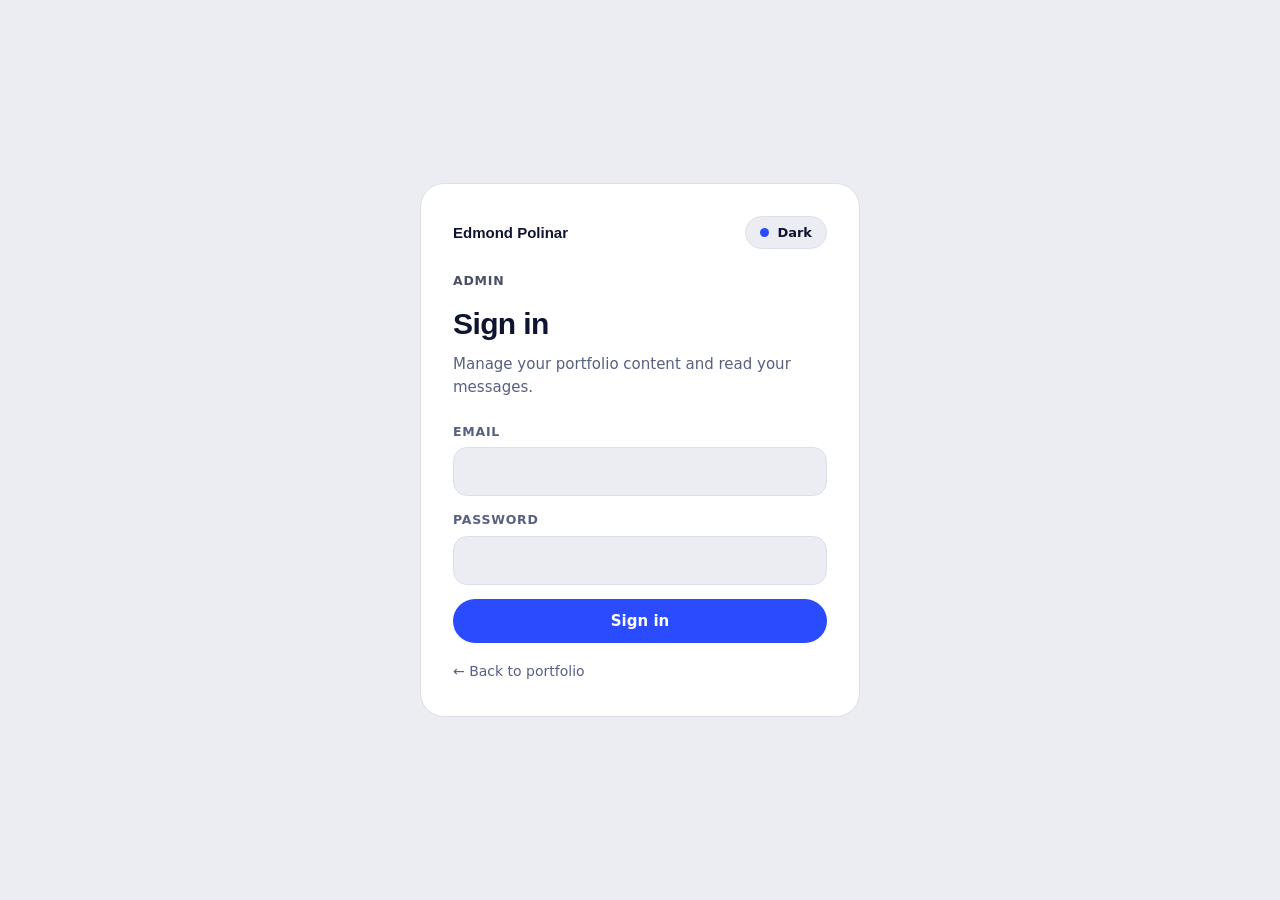
==== admin/index.html @ 665972a0 "Add admin login, messages inbox and Supabase setup - Admin sign-in at /admin/login/ and a protected " ====
<!DOCTYPE html>
<html lang="en">
<head>
<meta charset="UTF-8">
<meta http-equiv="Content-Security-Policy" content="default-src 'none'; script-src 'self'; style-src 'self' https://fonts.googleapis.com; font-src https://fonts.gstatic.com; img-src 'self' data:; connect-src https://trhinuauacwgjkpoigdm.supabase.co; base-uri 'none'; form-action 'self'">
<meta name="viewport" content="width=device-width, initial-scale=1, viewport-fit=cover">
<meta name="robots" content="noindex, nofollow">
<meta name="referrer" content="no-referrer">
<title>Dashboard | Edmond Polinar</title>
<link rel="preconnect" href="https://fonts.googleapis.com">
<link rel="preconnect" href="https://fonts.gstatic.com" crossorigin>
<link href="https://fonts.googleapis.com/css2?family=Sora:wght@500;700;800&family=DM+Sans:wght@400;500;700&display=swap" rel="stylesheet">
<link rel="stylesheet" href="admin.css">
<script src="theme.js"></script>
</head>
<body>

<div class="gate" id="gate" role="status">Checking your session&hellip;</div>

<div class="app" id="app" hidden>
  <header class="topbar">
    <button class="menu-btn" id="menuBtn" type="button" aria-label="Open menu" aria-expanded="false" aria-controls="side">&#9776;</button>
    <b>Admin</b>
    <span class="badge" id="topBadge" hidden>0</span>
  </header>
  <div class="scrim" id="scrim"></div>

  <aside class="side" id="side" aria-label="Admin navigation">
    <div class="brand"><b>Edmond Polinar</b><span>Admin dashboard</span></div>
    <nav aria-label="Sections">
      <button class="nav-item" type="button" data-view="overview">Overview</button>
      <button class="nav-item" type="button" data-view="messages">Messages <span class="badge" id="unreadBadge" hidden>0</span></button>
      <button class="nav-item" type="button" data-view="skills">Skills <span class="soon-tag">Soon</span></button>
      <button class="nav-item" type="button" data-view="experience">Work Experience <span class="soon-tag">Soon</span></button>
      <button class="nav-item" type="button" data-view="projects">Projects <span class="soon-tag">Soon</span></button>
      <button class="nav-item" type="button" data-view="profile">Profile / About Me <span class="soon-tag">Soon</span></button>
      <button class="nav-item" type="button" data-view="media">Photo / Media Manager <span class="soon-tag">Soon</span></button>
      <button class="nav-item" type="button" data-view="settings">Settings <span class="soon-tag">Soon</span></button>
    </nav>
    <div class="spacer"></div>
    <div class="who" id="who"></div>
    <a class="nav-item" href="../">View portfolio</a>
    <button class="theme-btn" id="themeBtn" type="button" aria-label="Toggle dark mode"><span class="dot"></span><span id="themeLabel">Dark</span></button>
    <button class="nav-item" id="logoutBtn" type="button">Log out</button>
  </aside>

  <main class="main" id="main">

    <section id="view-overview" aria-labelledby="h-overview">
      <div class="page-head"><h1 id="h-overview">Overview</h1></div>
      <div class="stats">
        <div class="t blue stat"><div class="num" id="statTotal">&ndash;</div><div class="cap">Total messages</div></div>
        <div class="t yel stat"><div class="num" id="statUnread">&ndash;</div><div class="cap">Unread</div></div>
        <div class="t mint stat"><div class="num" id="statWeek">&ndash;</div><div class="cap">Received in the last 7 days</div></div>
        <div class="t ink stat"><div class="num" id="statLatest">&ndash;</div><div class="cap">Newest message</div></div>
      </div>
      <div class="t recent">
        <h2>Latest messages</h2>
        <div class="mlist" id="recent"></div>
      </div>
    </section>

    <section id="view-messages" aria-labelledby="h-messages" hidden>
      <div class="page-head">
        <h1 id="h-messages">Messages</h1>
        <button class="pill ghost small" id="refreshBtn" type="button">Refresh</button>
      </div>
      <div class="inbox" id="inbox">
        <div class="t mlist-wrap">
          <div class="toolbar">
            <input class="inp" id="search" type="search" placeholder="Search messages" aria-label="Search messages" autocomplete="off">
            <select class="inp" id="filter" aria-label="Filter messages">
              <option value="all">All</option>
              <option value="unread">Unread</option>
              <option value="read">Read</option>
            </select>
          </div>
          <div class="mlist" id="mlist"></div>
        </div>
        <article class="t mdetail" id="mdetail"></article>
      </div>
    </section>

    <section id="view-soon" hidden>
      <div class="page-head"><h1 id="soonTitle"></h1></div>
      <div class="t soon">
        <p class="eyebrow">Coming next</p>
        <h2 id="soonHead"></h2>
        <p id="soonText"></p>
      </div>
    </section>

  </main>
</div>

<dialog class="dlg" id="confirmDlg" aria-labelledby="dlgTitle">
  <h3 id="dlgTitle">Delete this message?</h3>
  <p id="dlgText"></p>
  <div class="acts">
    <button class="pill ghost small" id="dlgCancel" type="button">Cancel</button>
    <button class="pill danger small" id="dlgOk" type="button">Delete</button>
  </div>
</dialog>

<div class="toasts" id="toasts" aria-live="polite"></div>
<noscript><p class="gate">JavaScript is required for the admin dashboard.</p></noscript>

<script src="config.js"></script>
<script src="api.js"></script>
<script src="dashboard.js"></script>
</body>
</html>
---- admin/admin.css ----
:root{
  box-sizing:border-box;
  --page:#ECEDF3; --tile:#FFFFFF; --fg:#0F1530; --soft:#586082; --line:#DCDFEA;
  --blue:#2B4BFF; --blue-fg:#FFFFFF;
  --yel:#FFD84D; --yel-fg:#0F1530;
  --mint:#BDF0D6; --mint-fg:#0B3A2A;
  --ink:#0F1530; --ink-fg:#FFFFFF;
  --err-bg:#FFE3E6; --err-fg:#7A1020;
}
@media (prefers-color-scheme: dark){
  :root:not([data-theme="light"]){
    --page:#090C1A; --tile:#141A33; --fg:#EEF0FA; --soft:#A4ACCB; --line:#252D52;
    --blue:#4763FF; --mint:#163F31; --mint-fg:#BDF0D6; --ink:#232B55;
    --err-bg:#3A1620; --err-fg:#FFB4BE;
  }
}
:root[data-theme="dark"]{
  --page:#090C1A; --tile:#141A33; --fg:#EEF0FA; --soft:#A4ACCB; --line:#252D52;
  --blue:#4763FF; --mint:#163F31; --mint-fg:#BDF0D6; --ink:#232B55;
  --err-bg:#3A1620; --err-fg:#FFB4BE;
}
*{box-sizing:border-box;}
[hidden]{display:none !important;}
body{margin:0; background:var(--page); color:var(--fg); font-family:'DM Sans',system-ui,sans-serif; line-height:1.55;}
h1,h2,h3,.num{font-family:'Sora',sans-serif; margin:0;}
a{color:inherit;}
button{font-family:inherit;}

.pill{display:inline-block; text-decoration:none; background:var(--blue); color:var(--blue-fg); font-weight:700; font-size:14px; padding:10px 18px; border-radius:999px; border:0; cursor:pointer;}
.pill:hover{opacity:.92;}
.pill[disabled]{opacity:.6; cursor:progress;}
.pill.ghost{background:transparent; color:var(--fg); border:2px solid var(--line);}
.pill.danger{background:#C62839; color:#fff;}
.pill.small{padding:8px 14px; font-size:13px;}
.eyebrow{font-size:12.5px; font-weight:700; letter-spacing:.06em; text-transform:uppercase; margin:0 0 10px; opacity:.75;}
.t{background:var(--tile); border:1px solid var(--line); border-radius:24px; padding:24px;}
.t.blue{background:var(--blue); color:var(--blue-fg); border-color:transparent;}
.t.yel{background:var(--yel); color:var(--yel-fg); border-color:transparent;}
.t.mint{background:var(--mint); color:var(--mint-fg); border-color:transparent;}
.t.ink{background:var(--ink); color:var(--ink-fg); border-color:transparent;}
.muted{color:var(--soft);}
:focus-visible{outline:2px solid var(--blue); outline-offset:2px;}

/* forms */
.field{display:flex; flex-direction:column; gap:6px; margin-bottom:14px;}
.field label{font-size:12.5px; font-weight:700; letter-spacing:.06em; text-transform:uppercase; color:var(--soft);}
.field input,.field select,.inp{font:inherit; font-size:15px; color:var(--fg); background:var(--page); border:1px solid var(--line); border-radius:14px; padding:12px 14px; width:100%;}
.field input:focus,.inp:focus,.field select:focus{outline:2px solid var(--blue); outline-offset:1px; border-color:transparent;}
.form-msg{margin:0 0 14px; padding:12px 14px; border-radius:14px; font-size:14px; font-weight:500; background:var(--err-bg); color:var(--err-fg);}
.form-msg.info{background:var(--page); color:var(--fg); border:1px solid var(--line);}

/* theme button */
.theme-btn{display:flex; align-items:center; gap:8px; background:var(--page); border:1px solid var(--line); border-radius:999px; padding:8px 14px; font-size:13px; font-weight:700; color:var(--fg); cursor:pointer;}
.theme-btn .dot{width:9px; height:9px; border-radius:50%; background:var(--blue);}

/* ---------- login ---------- */
.auth-wrap{min-height:100dvh; display:flex; align-items:center; justify-content:center; padding:24px 16px;}
.auth-card{width:min(440px,100%); padding:32px;}
.auth-card h1{font-size:30px; letter-spacing:-.02em; margin-bottom:6px;}
.auth-card .sub{margin:0 0 22px; color:var(--soft); font-size:15px;}
.auth-top{display:flex; align-items:center; justify-content:space-between; margin-bottom:22px;}
.auth-top b{font-family:'Sora',sans-serif; font-size:15px;}
.auth-card .pill.full{width:100%; padding:13px 18px; font-size:15px;}
.back{display:inline-block; margin-top:18px; font-size:14px; color:var(--soft); text-decoration:none;}
.back:hover{color:var(--fg);}

/* ---------- gate ---------- */
.gate{position:fixed; inset:0; background:var(--page); display:flex; align-items:center; justify-content:center; z-index:100; color:var(--soft); font-weight:500;}

/* ---------- app shell ---------- */
.app{display:grid; grid-template-columns:248px 1fr; min-height:100dvh;}
.side{position:sticky; top:0; height:100dvh; padding:18px 14px; display:flex; flex-direction:column; gap:6px; background:var(--tile); border-right:1px solid var(--line); overflow:auto;}
.brand{padding:6px 12px 14px;}
.brand b{font-family:'Sora',sans-serif; font-size:16px; display:block;}
.brand span{font-size:12px; color:var(--soft);}
.nav-item{display:flex; align-items:center; gap:10px; width:100%; text-align:left; padding:10px 14px; border-radius:14px; border:0; background:none; font:inherit; font-size:14.5px; font-weight:500; color:var(--soft); text-decoration:none; cursor:pointer;}
.nav-item:hover{background:var(--page); color:var(--fg);}
.nav-item[aria-current="page"]{background:var(--blue); color:var(--blue-fg); font-weight:700;}
.badge{margin-left:auto; background:var(--yel); color:var(--yel-fg); font-size:12px; font-weight:800; border-radius:999px; padding:1px 8px;}
.side .spacer{flex:1;}
.side .who{padding:8px 14px; font-size:12.5px; color:var(--soft); overflow-wrap:anywhere;}
.main{padding:24px 28px 48px; min-width:0; max-width:1180px; width:100%;}
.page-head{display:flex; align-items:center; justify-content:space-between; gap:12px; margin-bottom:18px; flex-wrap:wrap;}
.page-head h1{font-size:clamp(24px,4vw,32px); letter-spacing:-.02em;}
.topbar{display:none; position:sticky; top:0; z-index:20; align-items:center; justify-content:space-between; gap:10px; padding:10px 14px; background:var(--tile); border-bottom:1px solid var(--line);}
.topbar b{font-family:'Sora',sans-serif; font-size:15px;}
.menu-btn{width:40px; height:40px; border-radius:12px; border:1px solid var(--line); background:var(--page); color:var(--fg); font-size:20px; cursor:pointer;}
.scrim{display:none;}

/* overview */
.stats{display:grid; grid-template-columns:repeat(4,1fr); gap:14px; margin-bottom:14px;}
.stat{min-height:130px; display:flex; flex-direction:column; justify-content:flex-end;}
.num{font-size:clamp(34px,5vw,48px); font-weight:800; line-height:1; letter-spacing:-.03em;}
.stat .cap{font-size:14px; margin-top:8px; opacity:.85;}
.recent h2{font-size:18px; margin-bottom:10px;}

/* inbox */
.inbox{display:grid; grid-template-columns:minmax(300px,390px) 1fr; gap:14px; align-items:start;}
.mlist-wrap{padding:12px;}
.toolbar{display:flex; gap:8px; margin-bottom:10px; flex-wrap:wrap;}
.toolbar .inp{flex:1 1 140px; padding:10px 12px;}
.toolbar select.inp{flex:0 0 auto; width:auto;}
.mlist{max-height:calc(100dvh - 230px); overflow:auto; display:flex; flex-direction:column; gap:2px;}
.mrow{display:flex; gap:10px; width:100%; text-align:left; background:none; border:0; border-radius:16px; padding:12px; cursor:pointer; color:inherit; font:inherit;}
.mrow:hover{background:var(--page);}
.mrow[aria-current="true"]{background:var(--page); box-shadow:inset 0 0 0 2px var(--blue);}
.mrow .dot{width:9px; height:9px; border-radius:50%; background:transparent; flex:none; margin-top:7px;}
.mrow.unread .dot{background:var(--blue);}
.mrow .col{min-width:0; flex:1;}
.mrow .top{display:flex; justify-content:space-between; gap:8px;}
.mrow .who{font-weight:500; overflow:hidden; text-overflow:ellipsis; white-space:nowrap;}
.mrow .when{font-size:12px; color:var(--soft); flex:none;}
.mrow .subj{font-size:14px; overflow:hidden; text-overflow:ellipsis; white-space:nowrap;}
.mrow.unread .who,.mrow.unread .subj{font-weight:700;}
.mrow .prev{font-size:13.5px; color:var(--soft); overflow:hidden; text-overflow:ellipsis; white-space:nowrap;}
.empty{padding:28px 12px; text-align:center; color:var(--soft); font-size:14.5px;}
.mdetail{padding:26px; min-height:260px;}
.mdetail h2{font-size:22px; letter-spacing:-.01em; margin-bottom:8px; overflow-wrap:anywhere;}
.mdetail .meta{font-size:14px; color:var(--soft); display:grid; gap:2px;}
.mdetail .meta a{text-decoration:none; border-bottom:2px solid var(--yel); color:var(--fg);}
.mdetail .body{white-space:pre-wrap; overflow-wrap:anywhere; background:var(--page); border:1px solid var(--line); border-radius:16px; padding:16px; margin:18px 0; font-size:15.5px;}
.acts{display:flex; gap:8px; flex-wrap:wrap;}
.back-list{display:none; margin-bottom:14px;}
.note{margin-top:16px; font-size:13px; color:var(--soft);}

.mrow .col > .subj,.mrow .col > .prev{display:block;}
.mrow,.mrow .top{min-width:0;}
.mrow .who{flex:1 1 auto; min-width:0;}
.inbox > *,.mlist-wrap,.mdetail,.toolbar .inp{min-width:0;}
.sr{position:absolute; width:1px; height:1px; overflow:hidden; clip:rect(0,0,0,0); white-space:nowrap;}
.soon-tag{margin-left:auto; font-size:11px; font-weight:700; letter-spacing:.05em; text-transform:uppercase; opacity:.55;}
.side .theme-btn{margin:6px 0; align-self:flex-start;}
.recent .mlist{max-height:none;}
.gate button{margin-left:10px;}

/* placeholders */
.soon h2{font-size:20px; margin-bottom:8px;}
.soon p{margin:0 0 6px; color:var(--soft); max-width:60ch;}

/* dialog + toast */
dialog.dlg{border:1px solid var(--line); border-radius:24px; background:var(--tile); color:var(--fg); padding:24px; width:min(420px,calc(100% - 32px)); box-shadow:0 24px 60px rgba(15,21,48,.28);}
dialog.dlg::backdrop{background:rgba(15,21,48,.55); backdrop-filter:blur(3px);}
dialog.dlg h3{font-size:18px; margin-bottom:8px;}
dialog.dlg p{margin:0 0 18px; color:var(--soft);}
dialog.dlg .acts{justify-content:flex-end;}
.toasts{position:fixed; right:16px; bottom:16px; z-index:200; display:flex; flex-direction:column; gap:8px; width:min(360px,calc(100% - 32px));}
.toast{background:var(--ink); color:var(--ink-fg); padding:12px 16px; border-radius:14px; font-size:14px; font-weight:500; box-shadow:0 10px 30px rgba(15,21,48,.3);}
.toast.err{background:#C62839;}
.toast.ok{background:#127A4D;}

@media (max-width:900px){
  .app{grid-template-columns:minmax(0,1fr); align-content:start;}
  .topbar{display:flex;}
  .side{position:fixed; inset:0 auto 0 0; width:min(290px,86vw); height:100dvh; z-index:40; transform:translateX(-102%); transition:transform .2s ease;}
  .side.open{transform:none; box-shadow:0 0 60px rgba(0,0,0,.35);}
  .scrim.show{display:block; position:fixed; inset:0; background:rgba(15,21,48,.5); z-index:35;}
  .main{padding:18px 14px 40px;}
  .stats{grid-template-columns:repeat(2,minmax(0,1fr));}
  .inbox{grid-template-columns:minmax(0,1fr);}
  .inbox .mdetail{display:none;}
  .inbox.detail-open .mlist-wrap{display:none;}
  .inbox.detail-open .mdetail{display:block;}
  .back-list{display:inline-block;}
  .mlist{max-height:none;}
}
@media (prefers-reduced-motion: reduce){.side{transition:none;}}
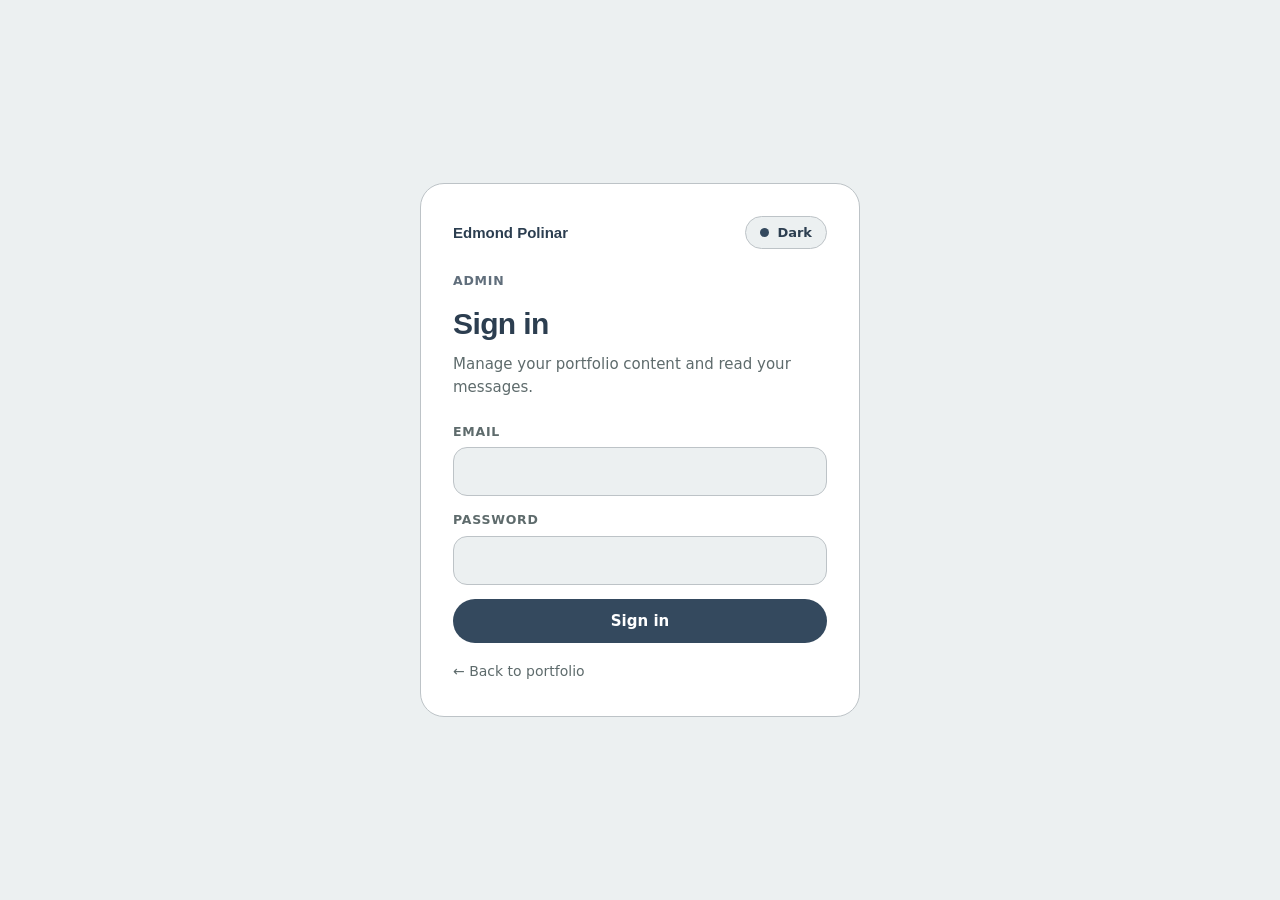
==== commit 4396dedc: "Add favicon (round EP badge) Add favicon.svg and link it from the portfolio page, the admin dashboar" ====
--- a/admin/index.html
+++ b/admin/index.html
@@ -7,6 +7,7 @@
 <meta name="robots" content="noindex, nofollow">
 <meta name="referrer" content="no-referrer">
 <title>Dashboard | Edmond Polinar</title>
+<link rel="icon" type="image/svg+xml" href="../favicon.svg">
 <link rel="preconnect" href="https://fonts.googleapis.com">
 <link rel="preconnect" href="https://fonts.gstatic.com" crossorigin>
 <link href="https://fonts.googleapis.com/css2?family=Sora:wght@500;700;800&family=DM+Sans:wght@400;500;700&display=swap" rel="stylesheet">
@@ -15,7 +16,7 @@
 </head>
 <body>
 
-<div class="gate" id="gate" role="status">Checking your session&hellip;</div>
+<div class="gate" id="gate" role="status"><span class="spinner" aria-hidden="true"></span><span>Loading&hellip;</span></div>
 
 <div class="app" id="app" hidden>
   <header class="topbar">
--- a/admin/admin.css
+++ b/admin/admin.css
@@ -1,22 +1,22 @@
 :root{
   box-sizing:border-box;
-  --page:#ECEDF3; --tile:#FFFFFF; --fg:#0F1530; --soft:#586082; --line:#DCDFEA;
-  --blue:#2B4BFF; --blue-fg:#FFFFFF;
-  --yel:#FFD84D; --yel-fg:#0F1530;
-  --mint:#BDF0D6; --mint-fg:#0B3A2A;
-  --ink:#0F1530; --ink-fg:#FFFFFF;
+  --page:#ECF0F1; --tile:#FFFFFF; --fg:#2C3E50; --soft:#5E6B6C; --line:#BDC3C7;
+  --blue:#34495E; --blue-fg:#FFFFFF;
+  --yel:#D9A066; --yel-fg:#2C3E50;
+  --mint:#D5DBDE; --mint-fg:#2C3E50;
+  --ink:#2C3E50; --ink-fg:#FFFFFF;
   --err-bg:#FFE3E6; --err-fg:#7A1020;
 }
 @media (prefers-color-scheme: dark){
   :root:not([data-theme="light"]){
-    --page:#090C1A; --tile:#141A33; --fg:#EEF0FA; --soft:#A4ACCB; --line:#252D52;
-    --blue:#4763FF; --mint:#163F31; --mint-fg:#BDF0D6; --ink:#232B55;
+    --page:#1B2631; --tile:#2C3E50; --fg:#ECF0F1; --soft:#BDC3C7; --line:#3F5468;
+    --blue:#4A6580; --mint:#34495E; --mint-fg:#ECF0F1; --ink:#233140;
     --err-bg:#3A1620; --err-fg:#FFB4BE;
   }
 }
 :root[data-theme="dark"]{
-  --page:#090C1A; --tile:#141A33; --fg:#EEF0FA; --soft:#A4ACCB; --line:#252D52;
-  --blue:#4763FF; --mint:#163F31; --mint-fg:#BDF0D6; --ink:#232B55;
+  --page:#1B2631; --tile:#2C3E50; --fg:#ECF0F1; --soft:#BDC3C7; --line:#3F5468;
+  --blue:#4A6580; --mint:#34495E; --mint-fg:#ECF0F1; --ink:#233140;
   --err-bg:#3A1620; --err-fg:#FFB4BE;
 }
 *{box-sizing:border-box;}
@@ -60,6 +60,12 @@
 .auth-card .sub{margin:0 0 22px; color:var(--soft); font-size:15px;}
 .auth-top{display:flex; align-items:center; justify-content:space-between; margin-bottom:22px;}
 .auth-top b{font-family:'Sora',sans-serif; font-size:15px;}
+.gate.gate-login{display:none;}
+.has-session .gate.gate-login{display:flex;}
+.has-session .auth-wrap{display:none;}
+.spinner{width:22px; height:22px; margin-right:12px; border:3px solid var(--line); border-top-color:var(--blue); border-radius:50%; animation:spin .8s linear infinite;}
+@keyframes spin{to{transform:rotate(360deg);}}
+@media (prefers-reduced-motion: reduce){.spinner{animation:none; border-top-color:var(--blue);}}
 .auth-card .pill.full{width:100%; padding:13px 18px; font-size:15px;}
 .back{display:inline-block; margin-top:18px; font-size:14px; color:var(--soft); text-decoration:none;}
 .back:hover{color:var(--fg);}
@@ -138,13 +144,13 @@
 .soon p{margin:0 0 6px; color:var(--soft); max-width:60ch;}
 
 /* dialog + toast */
-dialog.dlg{border:1px solid var(--line); border-radius:24px; background:var(--tile); color:var(--fg); padding:24px; width:min(420px,calc(100% - 32px)); box-shadow:0 24px 60px rgba(15,21,48,.28);}
-dialog.dlg::backdrop{background:rgba(15,21,48,.55); backdrop-filter:blur(3px);}
+dialog.dlg{border:1px solid var(--line); border-radius:24px; background:var(--tile); color:var(--fg); padding:24px; width:min(420px,calc(100% - 32px)); box-shadow:0 24px 60px rgba(44,62,80,.28);}
+dialog.dlg::backdrop{background:rgba(27,38,49,.55); backdrop-filter:blur(3px);}
 dialog.dlg h3{font-size:18px; margin-bottom:8px;}
 dialog.dlg p{margin:0 0 18px; color:var(--soft);}
 dialog.dlg .acts{justify-content:flex-end;}
 .toasts{position:fixed; right:16px; bottom:16px; z-index:200; display:flex; flex-direction:column; gap:8px; width:min(360px,calc(100% - 32px));}
-.toast{background:var(--ink); color:var(--ink-fg); padding:12px 16px; border-radius:14px; font-size:14px; font-weight:500; box-shadow:0 10px 30px rgba(15,21,48,.3);}
+.toast{background:var(--ink); color:var(--ink-fg); padding:12px 16px; border-radius:14px; font-size:14px; font-weight:500; box-shadow:0 10px 30px rgba(44,62,80,.3);}
 .toast.err{background:#C62839;}
 .toast.ok{background:#127A4D;}
 
@@ -153,7 +159,7 @@
   .topbar{display:flex;}
   .side{position:fixed; inset:0 auto 0 0; width:min(290px,86vw); height:100dvh; z-index:40; transform:translateX(-102%); transition:transform .2s ease;}
   .side.open{transform:none; box-shadow:0 0 60px rgba(0,0,0,.35);}
-  .scrim.show{display:block; position:fixed; inset:0; background:rgba(15,21,48,.5); z-index:35;}
+  .scrim.show{display:block; position:fixed; inset:0; background:rgba(27,38,49,.5); z-index:35;}
   .main{padding:18px 14px 40px;}
   .stats{grid-template-columns:repeat(2,minmax(0,1fr));}
   .inbox{grid-template-columns:minmax(0,1fr);}
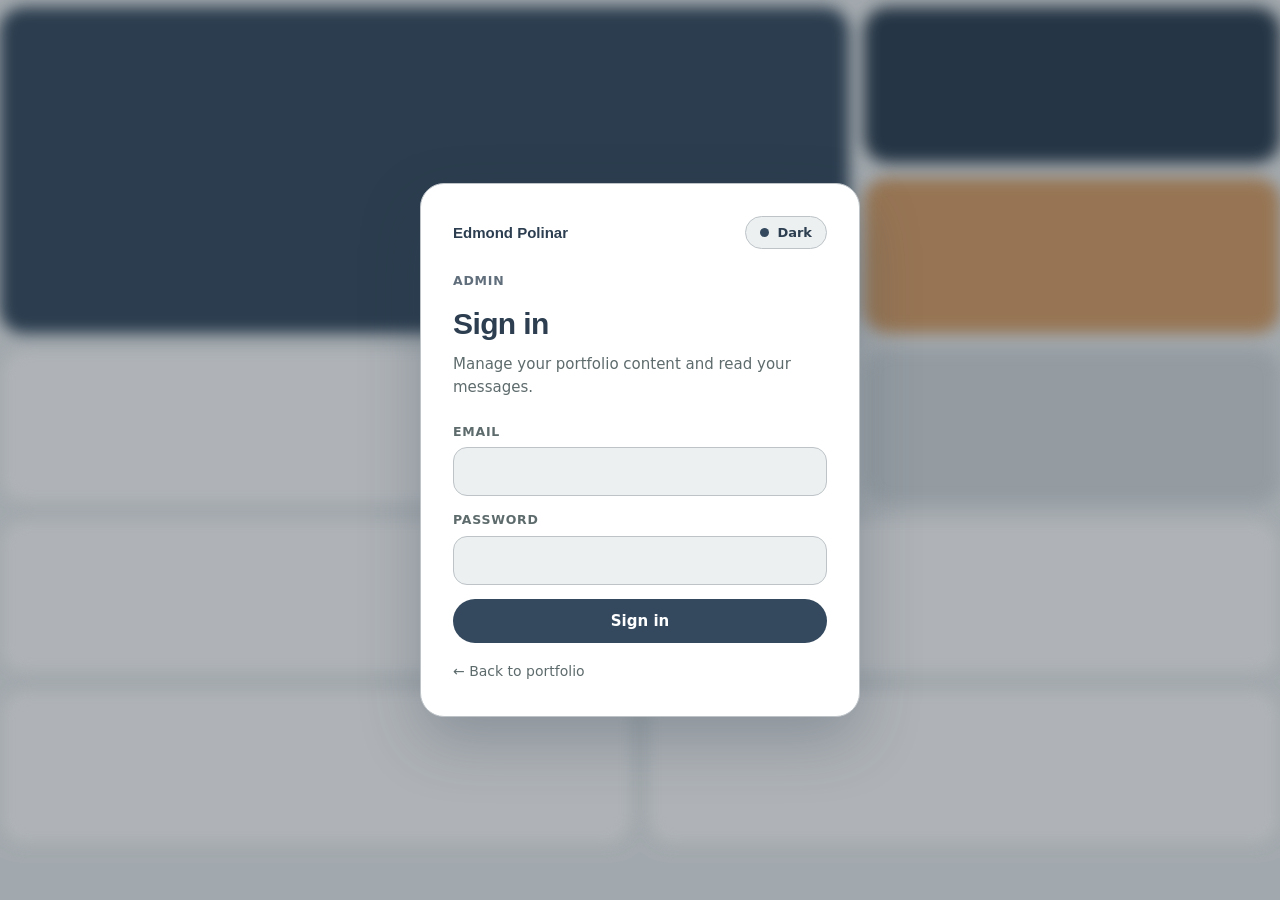
==== commit 443325a1: "Show admin sign-in as a modal card over a blurred background Style the sign-in card like the Email m" ====
--- a/admin/index.html
+++ b/admin/index.html
@@ -11,7 +11,7 @@
 <link rel="preconnect" href="https://fonts.googleapis.com">
 <link rel="preconnect" href="https://fonts.gstatic.com" crossorigin>
 <link href="https://fonts.googleapis.com/css2?family=Sora:wght@500;700;800&family=DM+Sans:wght@400;500;700&display=swap" rel="stylesheet">
-<link rel="stylesheet" href="admin.css">
+<link rel="stylesheet" href="admin.css?v=2">
 <script src="theme.js"></script>
 </head>
 <body>
--- a/admin/admin.css
+++ b/admin/admin.css
@@ -54,8 +54,24 @@
 .theme-btn .dot{width:9px; height:9px; border-radius:50%; background:var(--blue);}
 
 /* ---------- login ---------- */
-.auth-wrap{min-height:100dvh; display:flex; align-items:center; justify-content:center; padding:24px 16px;}
-.auth-card{width:min(440px,100%); padding:32px;}
+.auth-wrap{position:relative; z-index:1; min-height:100dvh; display:flex; align-items:center; justify-content:center; padding:24px 16px;}
+.auth-card{width:min(440px,100%); padding:32px; box-shadow:0 24px 60px rgba(44,62,80,.28); animation:authpop .18s ease-out;}
+@keyframes authpop{from{opacity:0; transform:translateY(8px) scale(.98);} to{opacity:1; transform:none;}}
+@media (prefers-reduced-motion: reduce){.auth-card{animation:none;}}
+/* blurred decorative backdrop behind the sign-in card */
+.auth-bg{position:fixed; inset:0; z-index:0; padding:24px; display:grid; grid-template-columns:repeat(6,1fr); grid-auto-rows:150px; gap:14px; overflow:hidden; filter:blur(7px); transform:scale(1.04); pointer-events:none;}
+.auth-bg div{background:var(--tile); border:1px solid var(--line); border-radius:24px;}
+.auth-bg .ab-blue{background:var(--blue); border-color:transparent;}
+.auth-bg .ab-ink{background:var(--ink); border-color:transparent;}
+.auth-bg .ab-yel{background:var(--yel); border-color:transparent;}
+.auth-bg .ab-mint{background:var(--mint); border-color:transparent;}
+.auth-bg .c2{grid-column:span 2;} .auth-bg .c3{grid-column:span 3;} .auth-bg .c4{grid-column:span 4;} .auth-bg .r2{grid-row:span 2;}
+.auth-veil{position:fixed; inset:0; z-index:0; background:rgba(27,38,49,.35);}
+.has-session .auth-bg,.has-session .auth-veil{display:none;}
+@media (max-width:760px){
+  .auth-bg{grid-template-columns:repeat(2,1fr); grid-auto-rows:120px;}
+  .auth-bg .c2,.auth-bg .c3,.auth-bg .c4{grid-column:auto;} .auth-bg .r2{grid-row:auto;}
+}
 .auth-card h1{font-size:30px; letter-spacing:-.02em; margin-bottom:6px;}
 .auth-card .sub{margin:0 0 22px; color:var(--soft); font-size:15px;}
 .auth-top{display:flex; align-items:center; justify-content:space-between; margin-bottom:22px;}
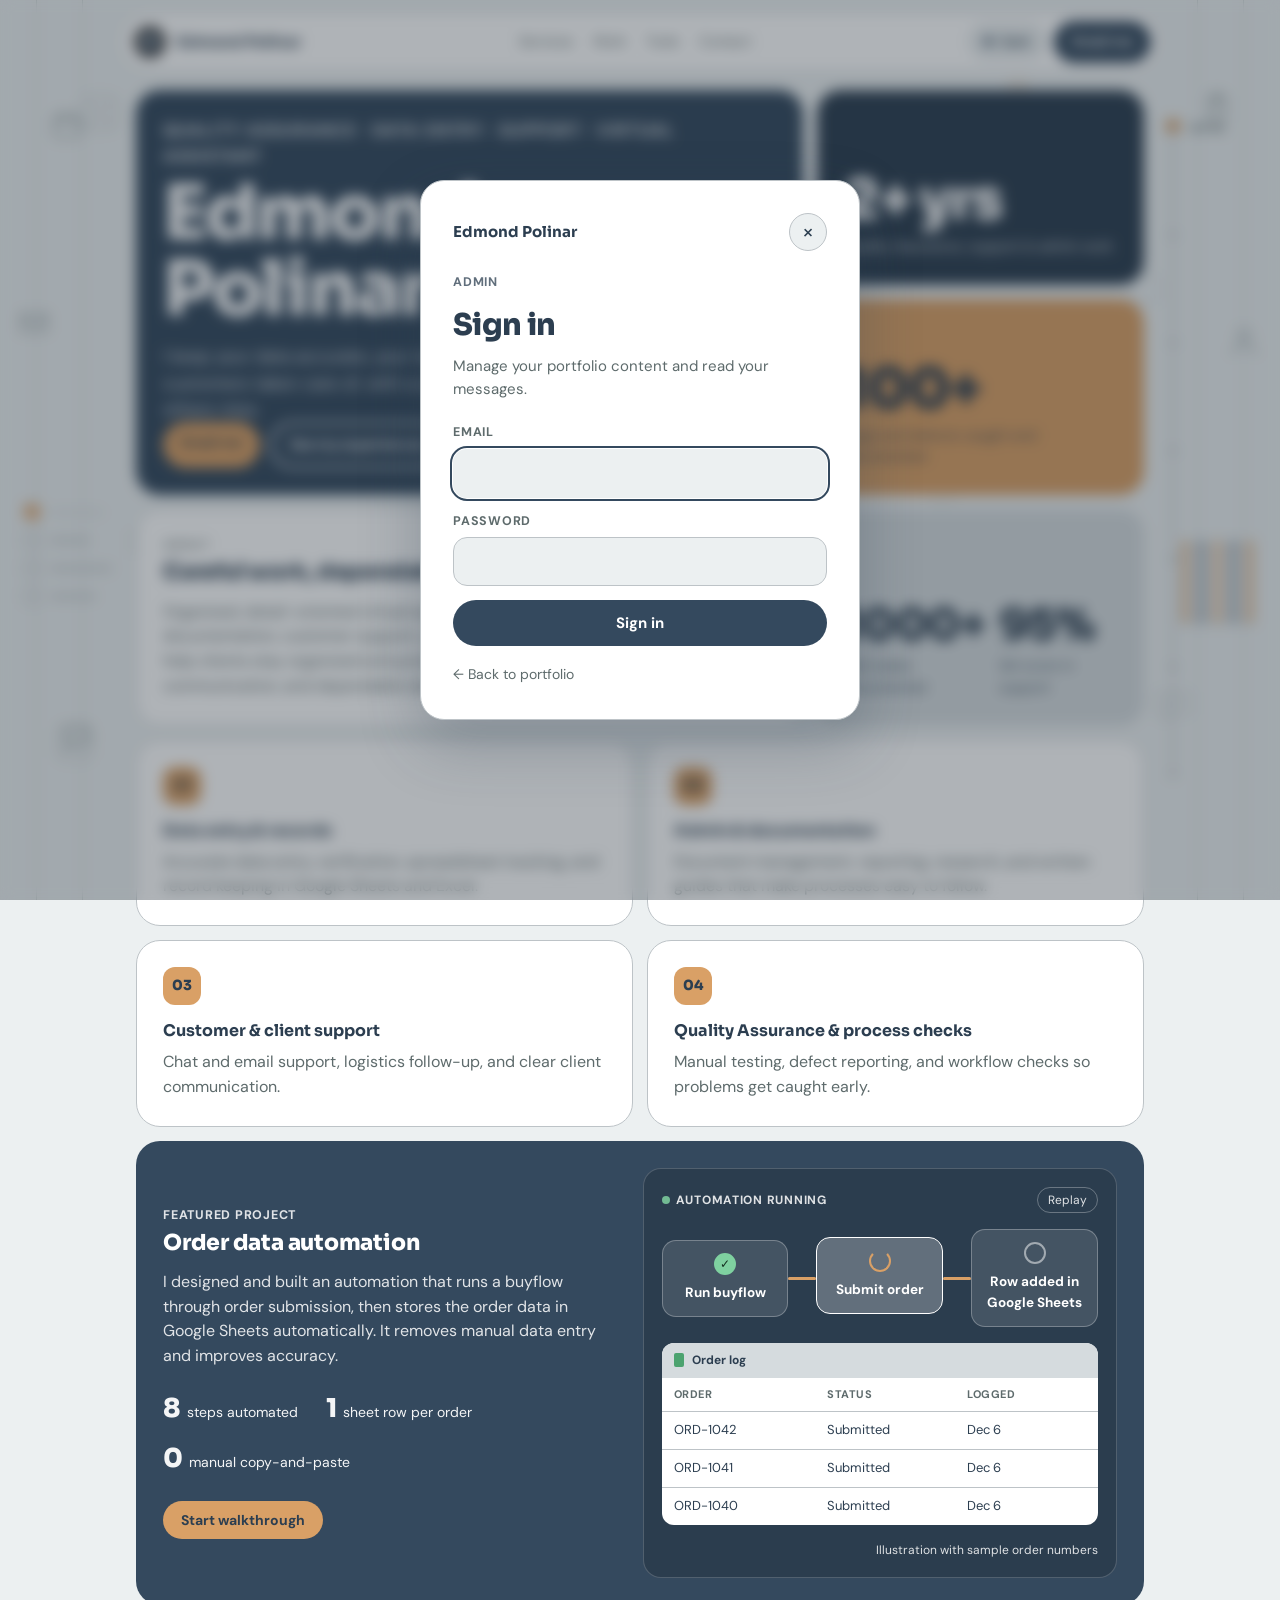
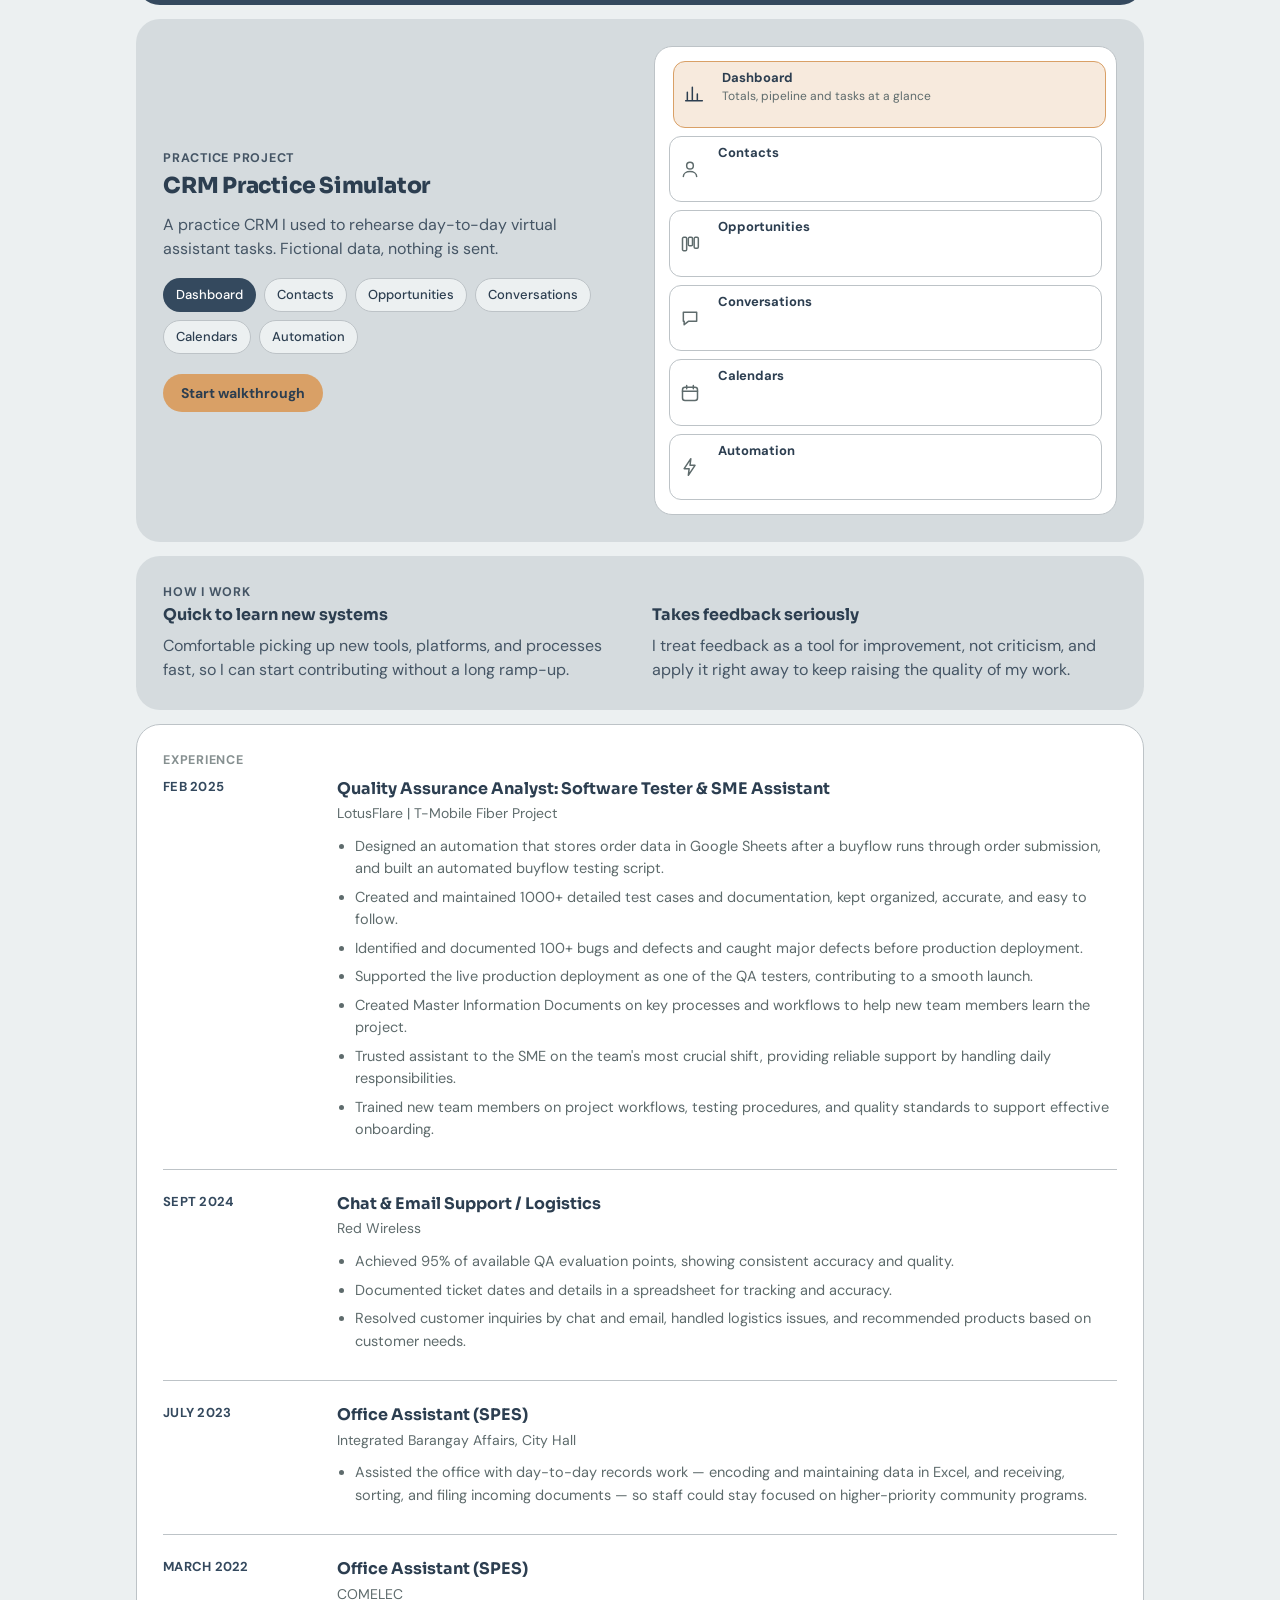
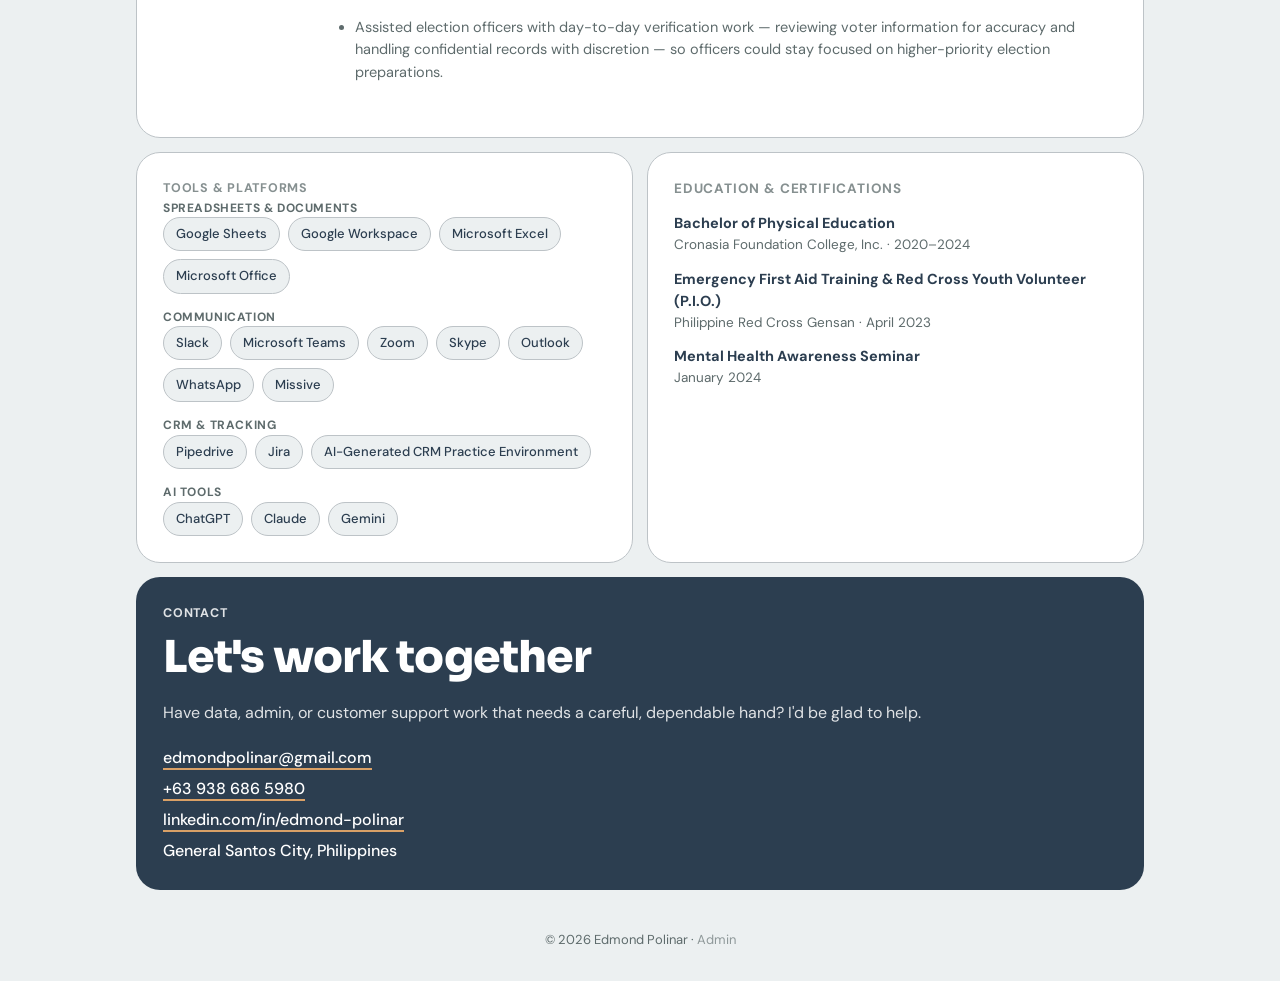
==== commit d35020d9: "Admin: Skills and Work Experience managers; portfolio reads them with a safe fallback Co-Authored-By" ====
--- a/admin/index.html
+++ b/admin/index.html
@@ -31,8 +31,8 @@
     <nav aria-label="Sections">
       <button class="nav-item" type="button" data-view="overview">Overview</button>
       <button class="nav-item" type="button" data-view="messages">Messages <span class="badge" id="unreadBadge" hidden>0</span></button>
-      <button class="nav-item" type="button" data-view="skills">Skills <span class="soon-tag">Soon</span></button>
-      <button class="nav-item" type="button" data-view="experience">Work Experience <span class="soon-tag">Soon</span></button>
+      <button class="nav-item" type="button" data-view="skills">Skills</button>
+      <button class="nav-item" type="button" data-view="experience">Work Experience</button>
       <button class="nav-item" type="button" data-view="projects">Projects <span class="soon-tag">Soon</span></button>
       <button class="nav-item" type="button" data-view="profile">Profile / About Me <span class="soon-tag">Soon</span></button>
       <button class="nav-item" type="button" data-view="media">Photo / Media Manager <span class="soon-tag">Soon</span></button>
@@ -82,6 +82,26 @@
       </div>
     </section>
 
+    <section id="view-skills" aria-labelledby="h-skills" hidden>
+      <div class="page-head"><h1 id="h-skills">Skills</h1></div>
+      <p class="muted lead">These are the tools and platforms on your portfolio, grouped. Changes show on the live page right after you add or remove one.</p>
+      <div id="skillGroups" class="stack"></div>
+      <form class="t addbar" id="skillForm" autocomplete="off">
+        <h2>Add a skill</h2>
+        <div class="two">
+          <div class="field"><label for="skName">Name</label><input id="skName" maxlength="80" required placeholder="For example, Google Calendar"></div>
+          <div class="field"><label for="skGroup">Group</label><input id="skGroup" maxlength="60" required list="skGroupList" placeholder="Pick one or type a new group"><datalist id="skGroupList"></datalist></div>
+        </div>
+        <button class="pill" type="submit" id="skAdd">Add skill</button>
+      </form>
+    </section>
+
+    <section id="view-experience" aria-labelledby="h-experience" hidden>
+      <div class="page-head"><h1 id="h-experience">Work Experience</h1><button class="pill small" type="button" id="expAdd">Add role</button></div>
+      <p class="muted lead">Both dates are optional. Tick “Currently working here” to show Present. Write one point per line under “What I did”; each line becomes a bullet on your portfolio.</p>
+      <div id="expList" class="stack"></div>
+    </section>
+
     <section id="view-soon" hidden>
       <div class="page-head"><h1 id="soonTitle"></h1></div>
       <div class="t soon">
--- a/admin/admin.css
+++ b/admin/admin.css
@@ -186,3 +186,26 @@
   .mlist{max-height:none;}
 }
 @media (prefers-reduced-motion: reduce){.side{transition:none;}}
+
+/* skills + experience managers */
+.lead{max-width:62ch; margin:0 0 16px;}
+.stack{display:flex; flex-direction:column; gap:14px; margin-bottom:14px;}
+.two{display:grid; grid-template-columns:1fr 1fr; gap:12px;}
+.two > *{min-width:0;}
+.sk-group h2{font-size:16px; margin-bottom:10px;}
+.sk-chips{display:flex; flex-wrap:wrap; gap:8px;}
+.sk-chip{display:inline-flex; align-items:center; gap:6px; background:var(--page); border:1px solid var(--line); border-radius:999px; padding:4px 5px 4px 12px; font-size:14px;}
+.sk-chip button{width:24px; height:24px; border-radius:50%; border:0; background:var(--tile); color:var(--fg); cursor:pointer; font-size:16px; line-height:1;}
+.sk-chip button:hover{background:var(--err-bg); color:var(--err-fg);}
+.addbar h2{font-size:16px; margin-bottom:12px;}
+.exp-card{display:flex; flex-direction:column; gap:2px;}
+.exp-card.hidden-role{opacity:.7;}
+.exp-card textarea.inp{min-height:130px; resize:vertical; line-height:1.5;}
+.field .hint,.exp-card .hint{font-size:12.5px; color:var(--soft); margin:2px 0 10px;}
+.exp-card .sw{display:inline-flex; align-items:center; gap:8px; font-size:14px; font-weight:500; margin:2px 16px 8px 0; cursor:pointer;}
+.exp-card .sw input{accent-color:var(--blue); width:17px; height:17px;}
+.exp-card .head-row{display:flex; justify-content:space-between; gap:10px; align-items:center; margin-bottom:10px; flex-wrap:wrap;}
+.exp-card .head-row b{font-family:'Sora',sans-serif; font-size:15px; overflow-wrap:anywhere;}
+.exp-card .acts{margin-top:8px;}
+.exp-card .acts .grow{flex:1;}
+@media (max-width:640px){.two{grid-template-columns:1fr;}}
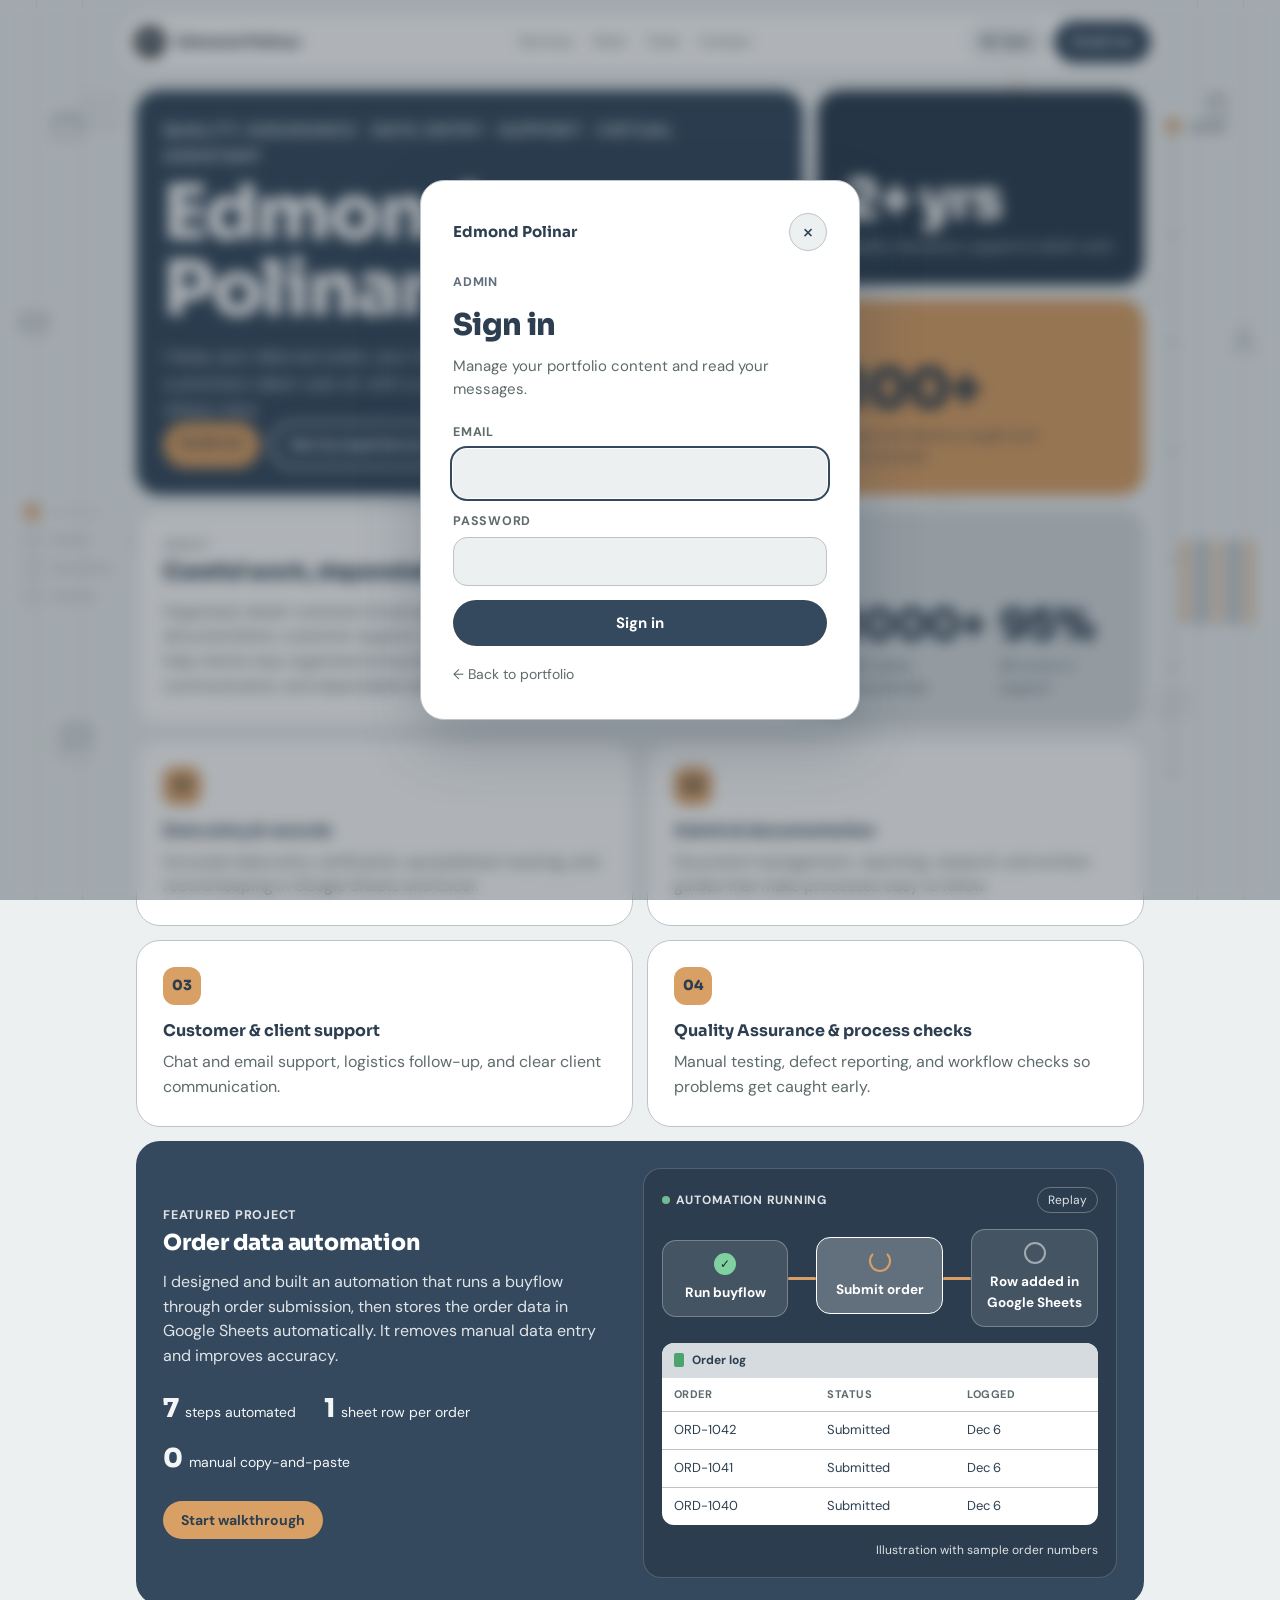
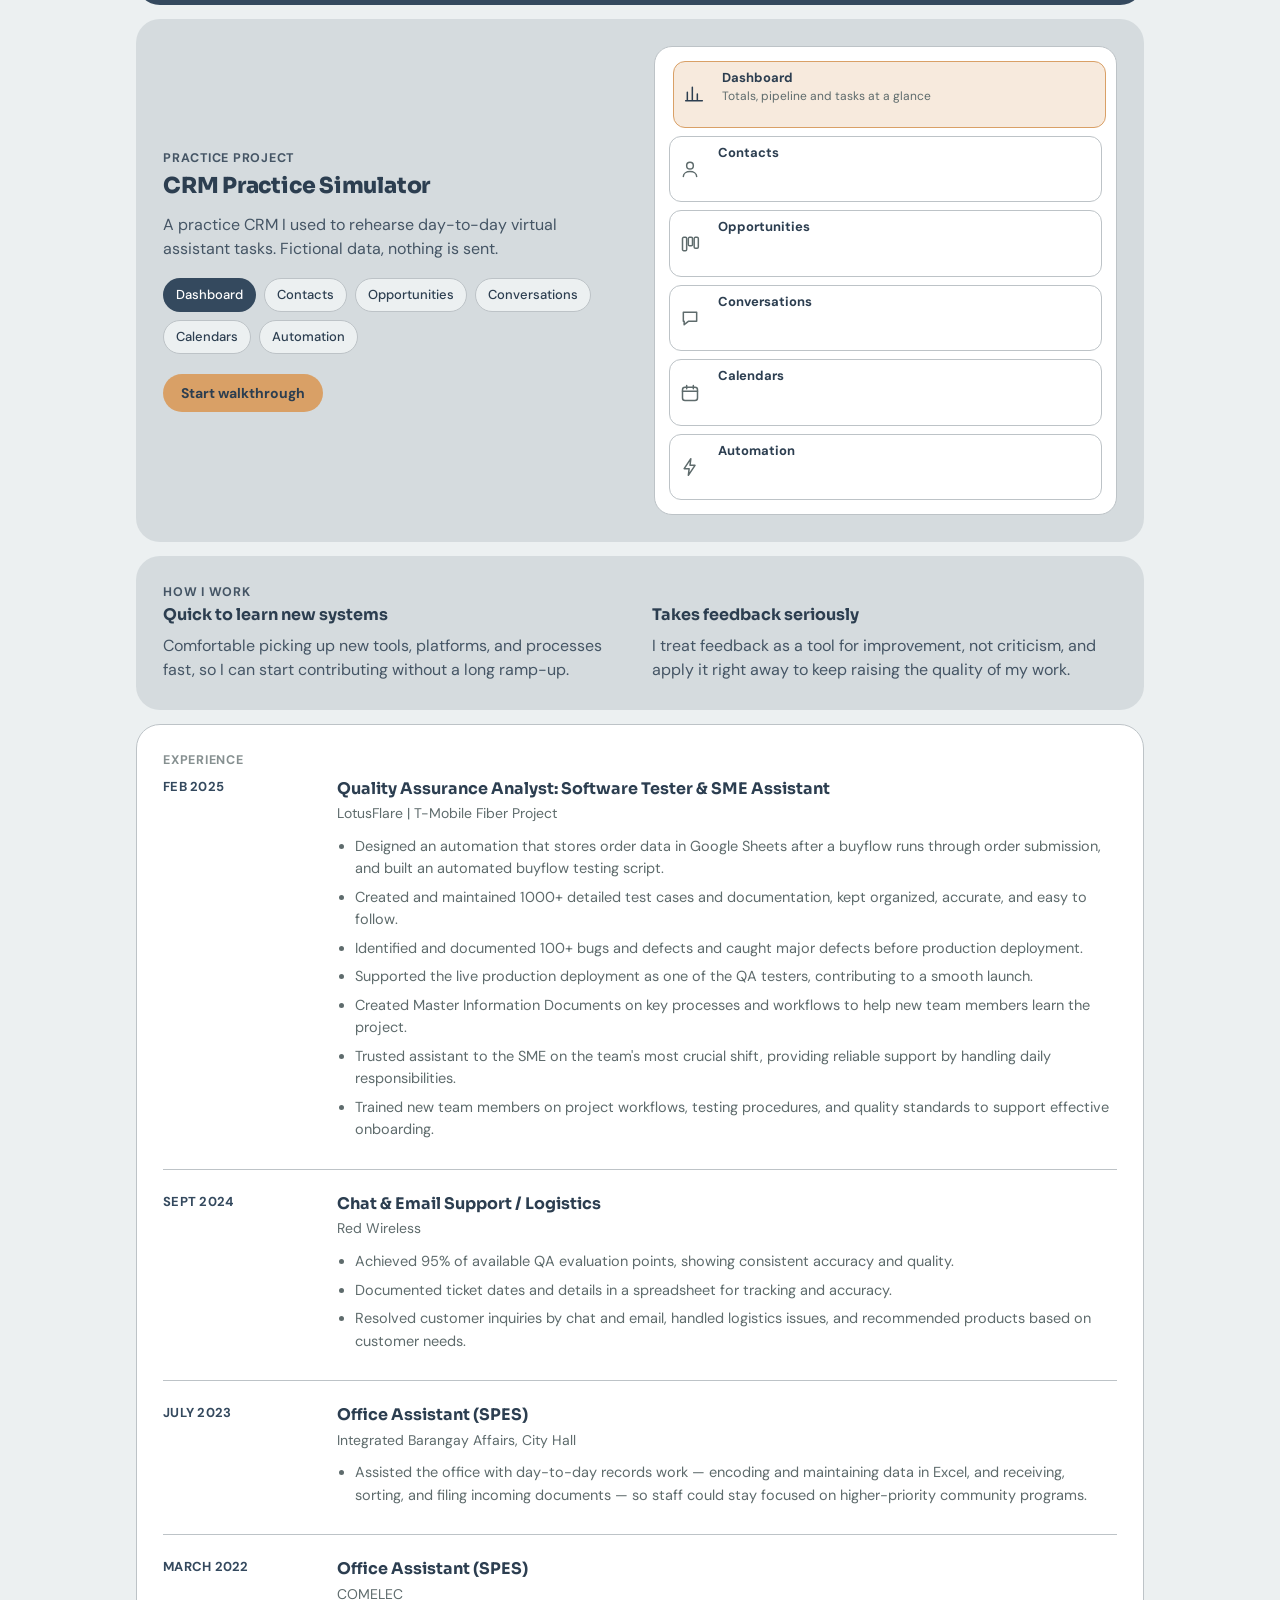
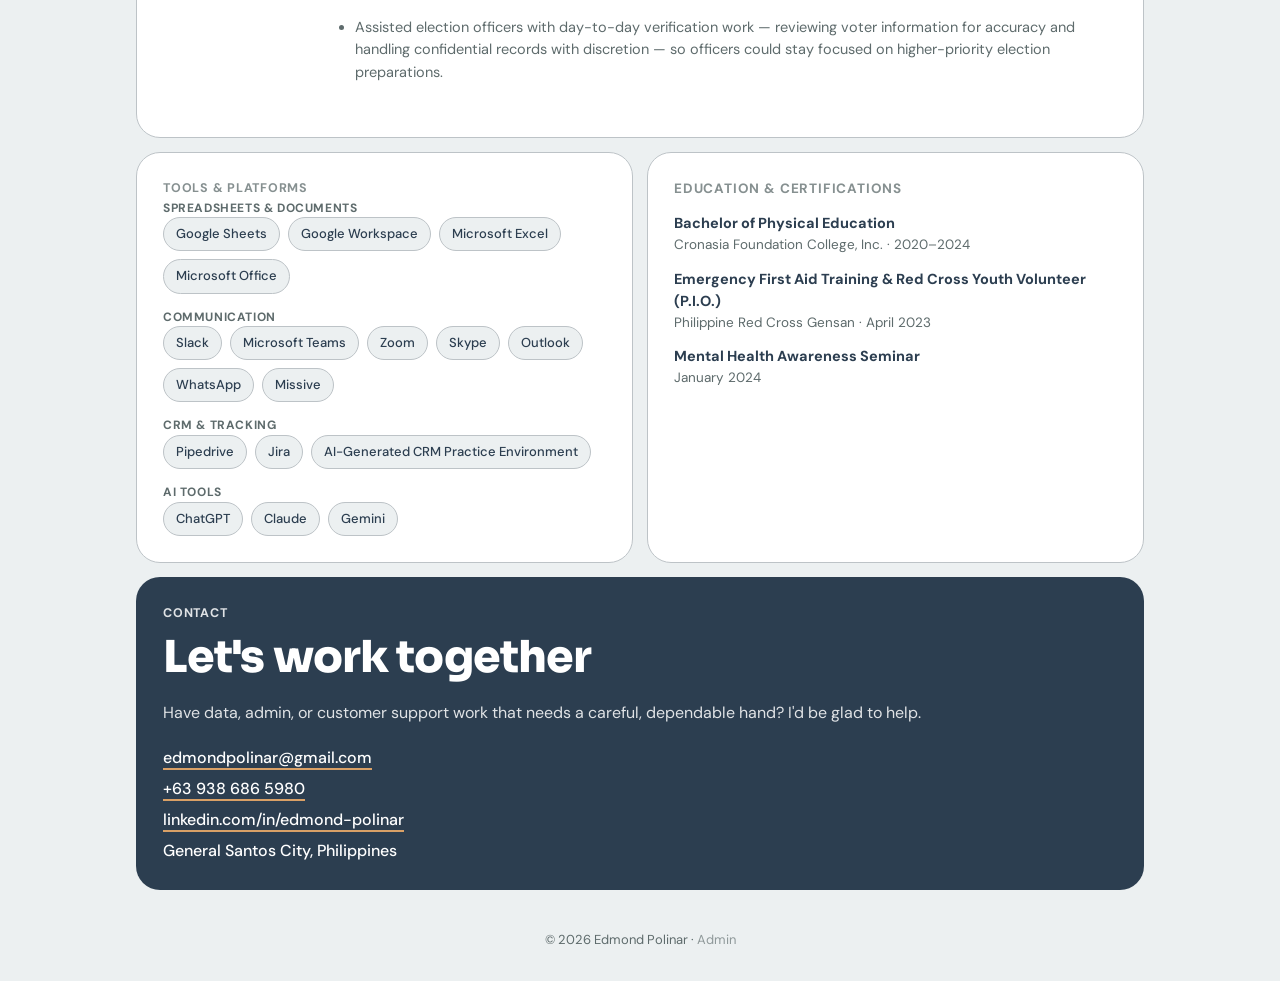
==== commit 66472124: "Admin: remove a whole skills group Co-Authored-By: Claude Sonnet 5.5 <noreply@anthropic.com> Claude-" ====
--- a/admin/index.html
+++ b/admin/index.html
@@ -11,7 +11,7 @@
 <link rel="preconnect" href="https://fonts.googleapis.com">
 <link rel="preconnect" href="https://fonts.gstatic.com" crossorigin>
 <link href="https://fonts.googleapis.com/css2?family=Sora:wght@500;700;800&family=DM+Sans:wght@400;500;700&display=swap" rel="stylesheet">
-<link rel="stylesheet" href="admin.css?v=2">
+<link rel="stylesheet" href="admin.css?v=3">
 <script src="theme.js"></script>
 </head>
 <body>
--- a/admin/admin.css
+++ b/admin/admin.css
@@ -192,7 +192,8 @@
 .stack{display:flex; flex-direction:column; gap:14px; margin-bottom:14px;}
 .two{display:grid; grid-template-columns:1fr 1fr; gap:12px;}
 .two > *{min-width:0;}
-.sk-group h2{font-size:16px; margin-bottom:10px;}
+.sk-head{display:flex; align-items:center; justify-content:space-between; gap:12px; margin-bottom:10px;}
+.sk-group h2{font-size:16px;}
 .sk-chips{display:flex; flex-wrap:wrap; gap:8px;}
 .sk-chip{display:inline-flex; align-items:center; gap:6px; background:var(--page); border:1px solid var(--line); border-radius:999px; padding:4px 5px 4px 12px; font-size:14px;}
 .sk-chip button{width:24px; height:24px; border-radius:50%; border:0; background:var(--tile); color:var(--fg); cursor:pointer; font-size:16px; line-height:1;}
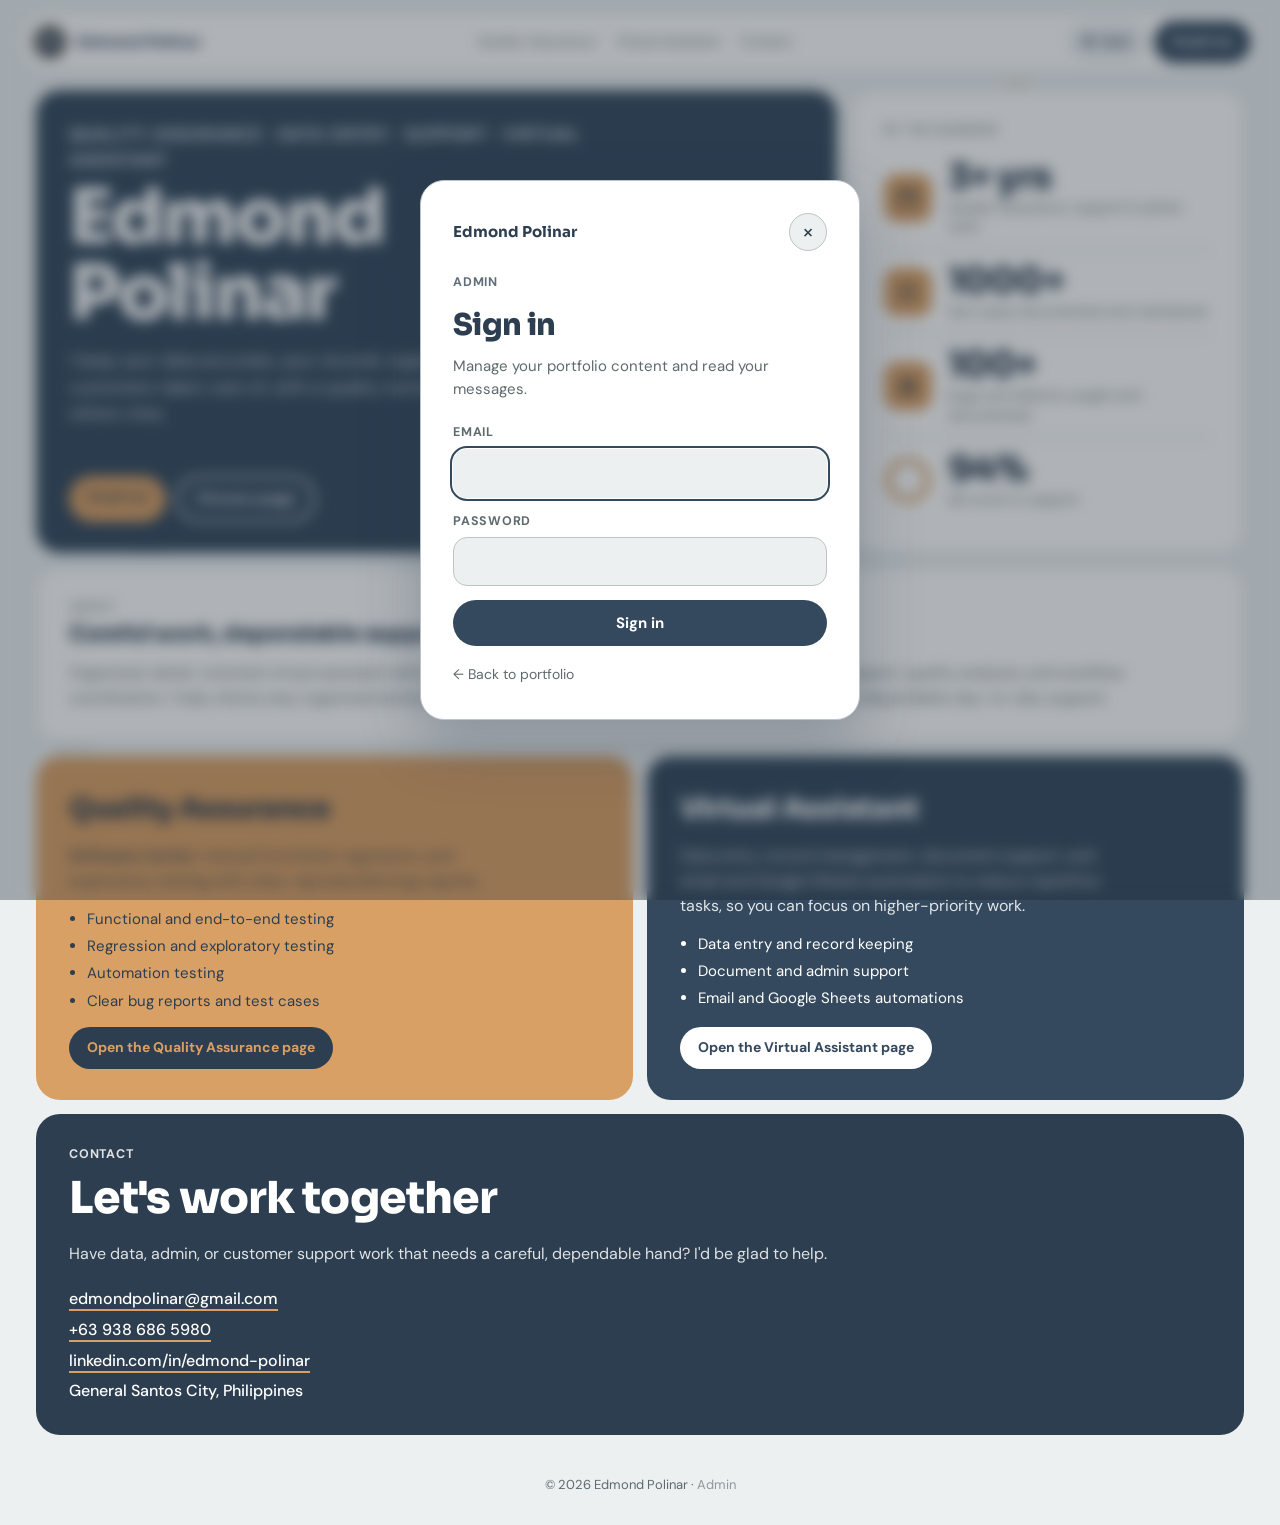
==== commit 9126c64c: "Admin Skills: add Rename group and Add group buttons Co-Authored-By: Claude Sonnet 5.5 <noreply@anth" ====
--- a/admin/index.html
+++ b/admin/index.html
@@ -83,8 +83,8 @@
     </section>
 
     <section id="view-skills" aria-labelledby="h-skills" hidden>
-      <div class="page-head"><h1 id="h-skills">Skills</h1></div>
-      <p class="muted lead">These are the tools and platforms on your portfolio, grouped. Changes show on the live page right after you add or remove one.</p>
+      <div class="page-head"><h1 id="h-skills">Skills</h1><button class="pill small" type="button" id="skNewGroup">Add group</button></div>
+      <p class="muted lead">These are the tools and platforms on your portfolio, grouped. Changes show on the live page right after you add, rename or remove one.</p>
       <div id="skillGroups" class="stack"></div>
       <form class="t addbar" id="skillForm" autocomplete="off">
         <h2>Add a skill</h2>
--- a/admin/admin.css
+++ b/admin/admin.css
@@ -194,6 +194,8 @@
 .two > *{min-width:0;}
 .sk-head{display:flex; align-items:center; justify-content:space-between; gap:12px; margin-bottom:10px;}
 .sk-group h2{font-size:16px;}
+.sk-acts{display:flex; gap:8px; flex-shrink:0;}
+.sk-rename{max-width:320px; padding:8px 12px; font-size:15px;}
 .sk-chips{display:flex; flex-wrap:wrap; gap:8px;}
 .sk-chip{display:inline-flex; align-items:center; gap:6px; background:var(--page); border:1px solid var(--line); border-radius:999px; padding:4px 5px 4px 12px; font-size:14px;}
 .sk-chip button{width:24px; height:24px; border-radius:50%; border:0; background:var(--tile); color:var(--fg); cursor:pointer; font-size:16px; line-height:1;}
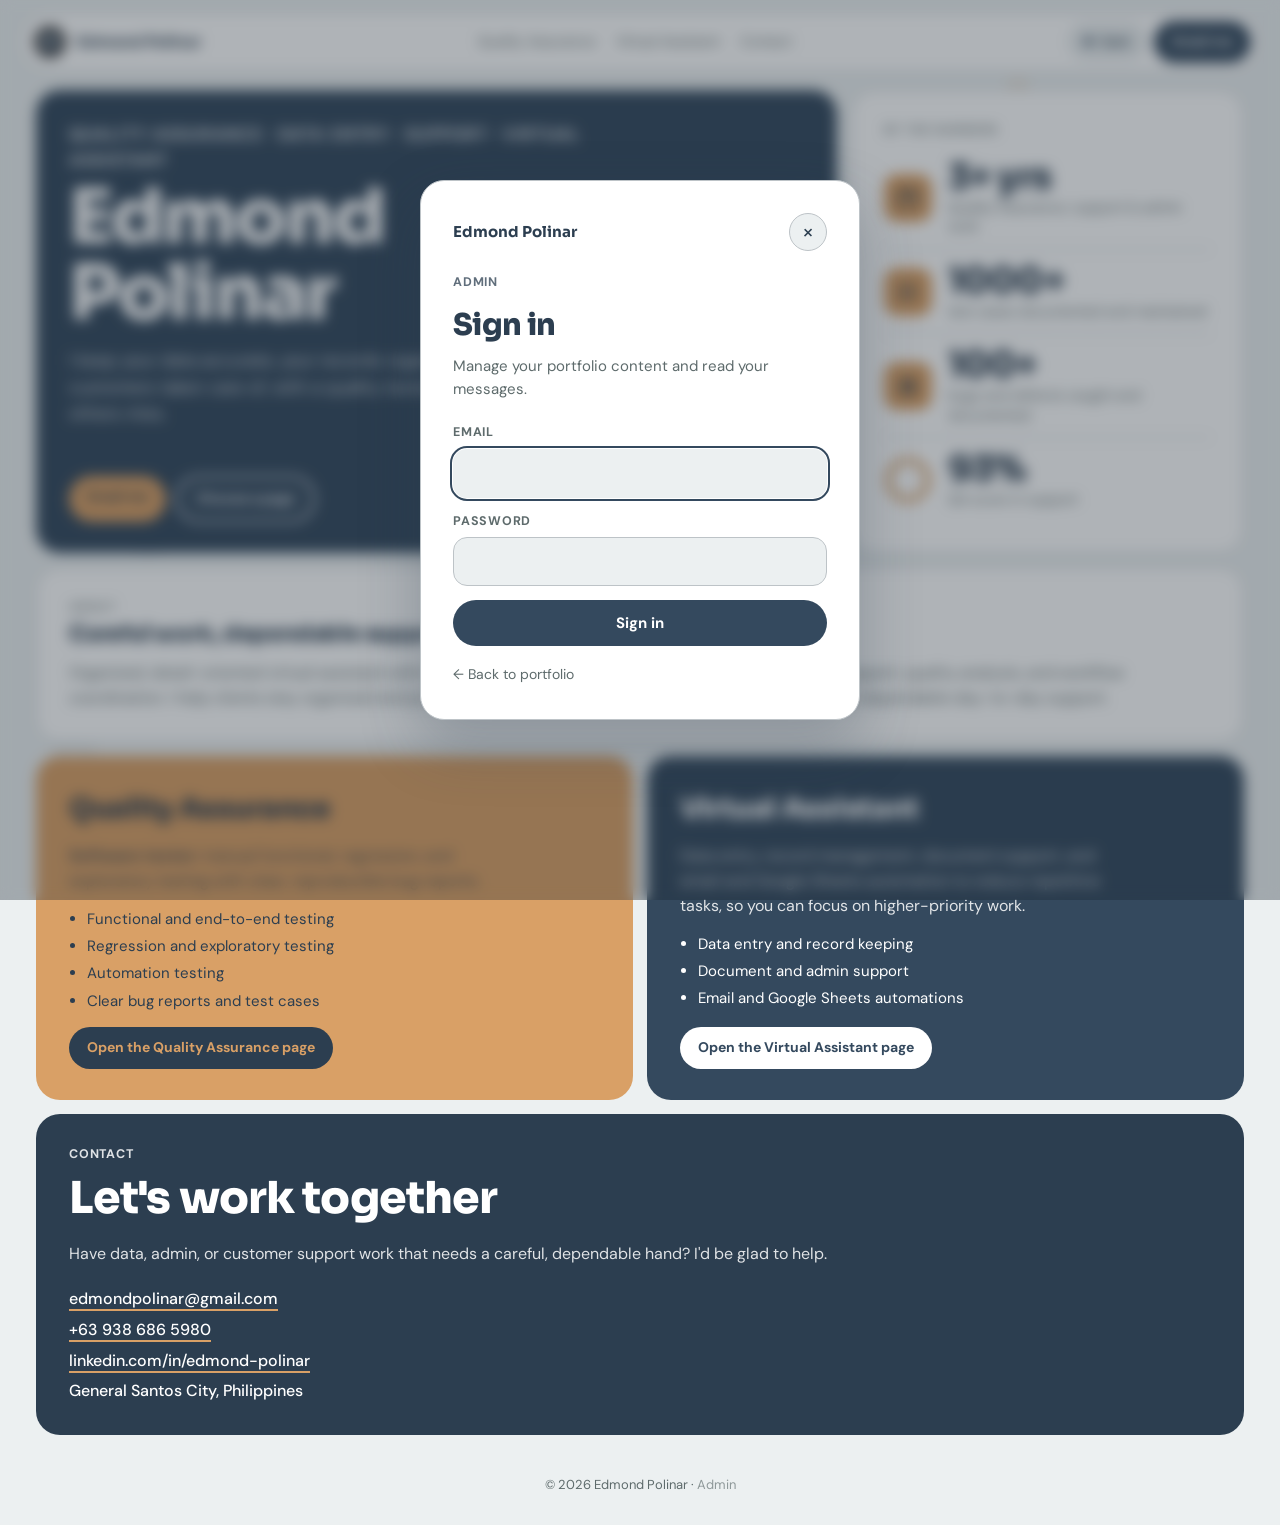
==== commit 27edea23: "Admin Skills: remove the Add group button (adding a group still works by typing a new name) Co-Autho" ====
--- a/admin/index.html
+++ b/admin/index.html
@@ -83,7 +83,7 @@
     </section>
 
     <section id="view-skills" aria-labelledby="h-skills" hidden>
-      <div class="page-head"><h1 id="h-skills">Skills</h1><button class="pill small" type="button" id="skNewGroup">Add group</button></div>
+      <div class="page-head"><h1 id="h-skills">Skills</h1></div>
       <p class="muted lead">These are the tools and platforms on your portfolio, grouped. Changes show on the live page right after you add, rename or remove one.</p>
       <div id="skillGroups" class="stack"></div>
       <form class="t addbar" id="skillForm" autocomplete="off">
